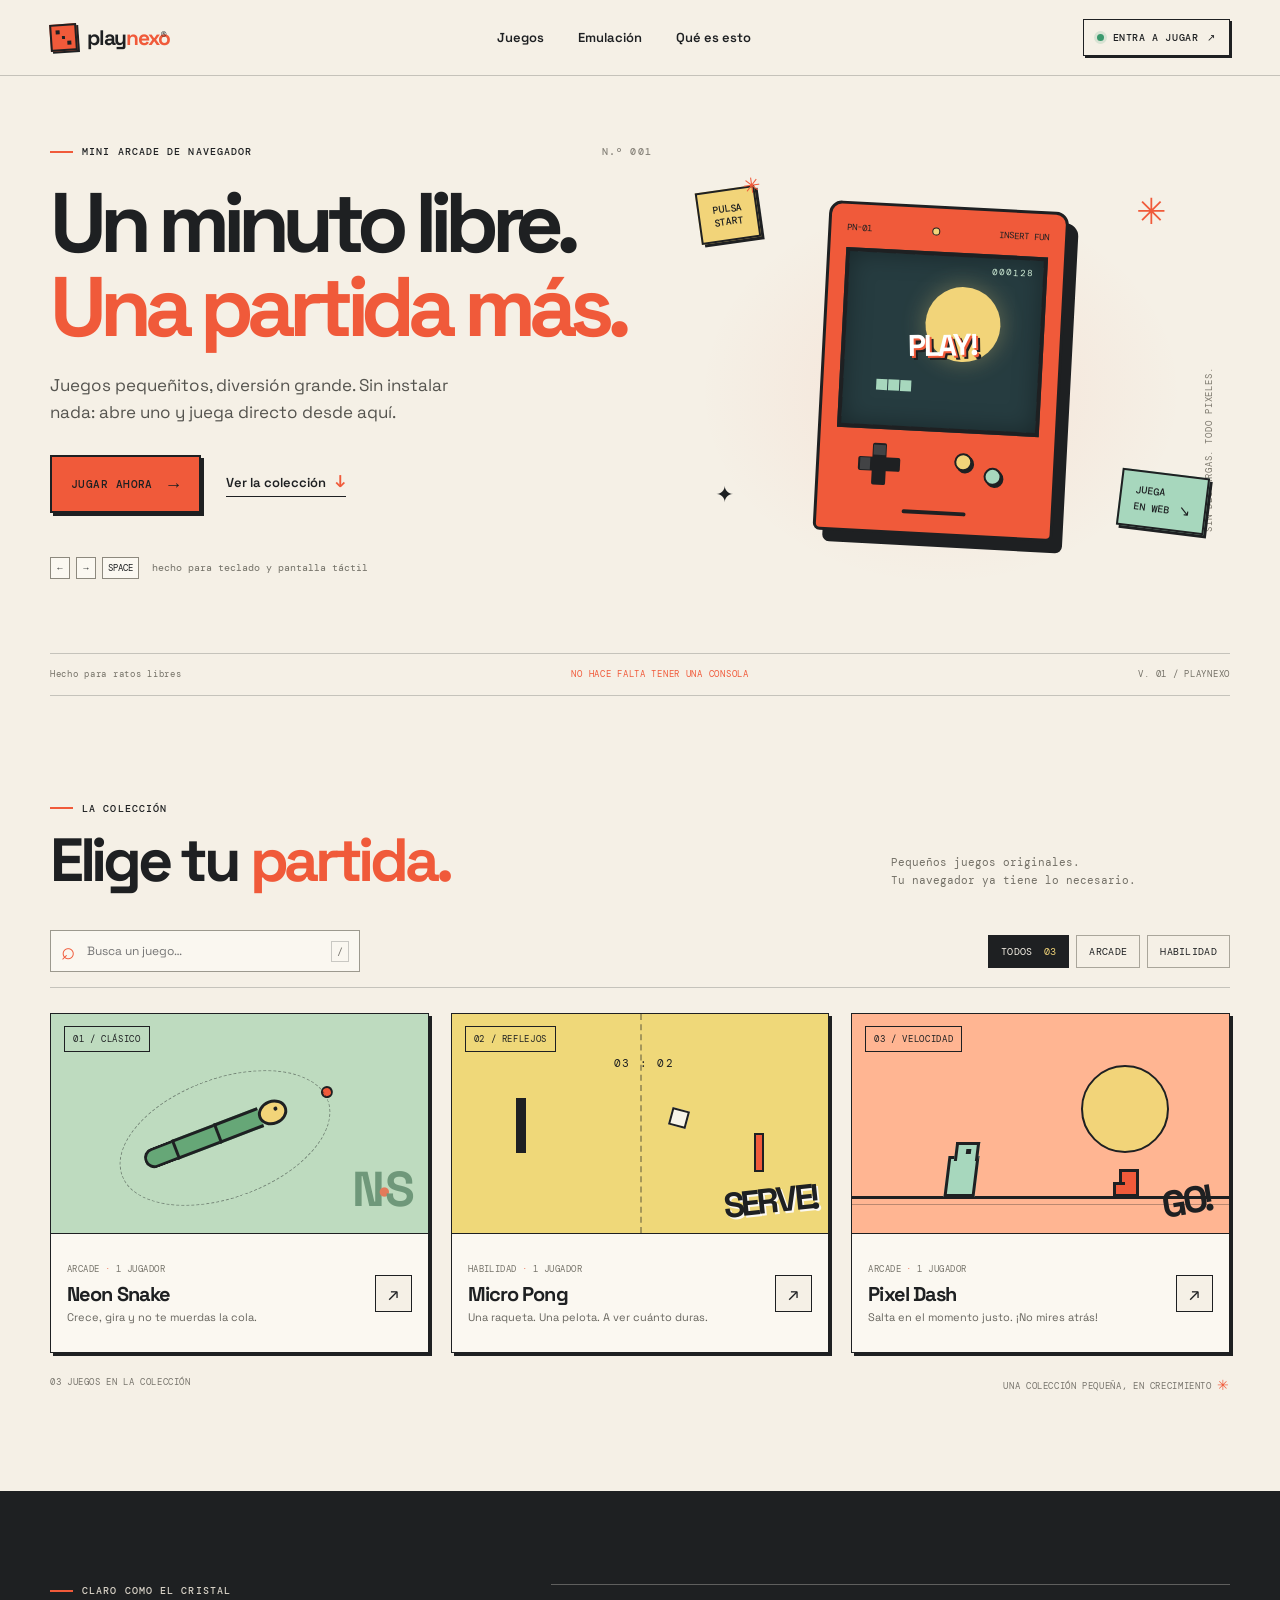
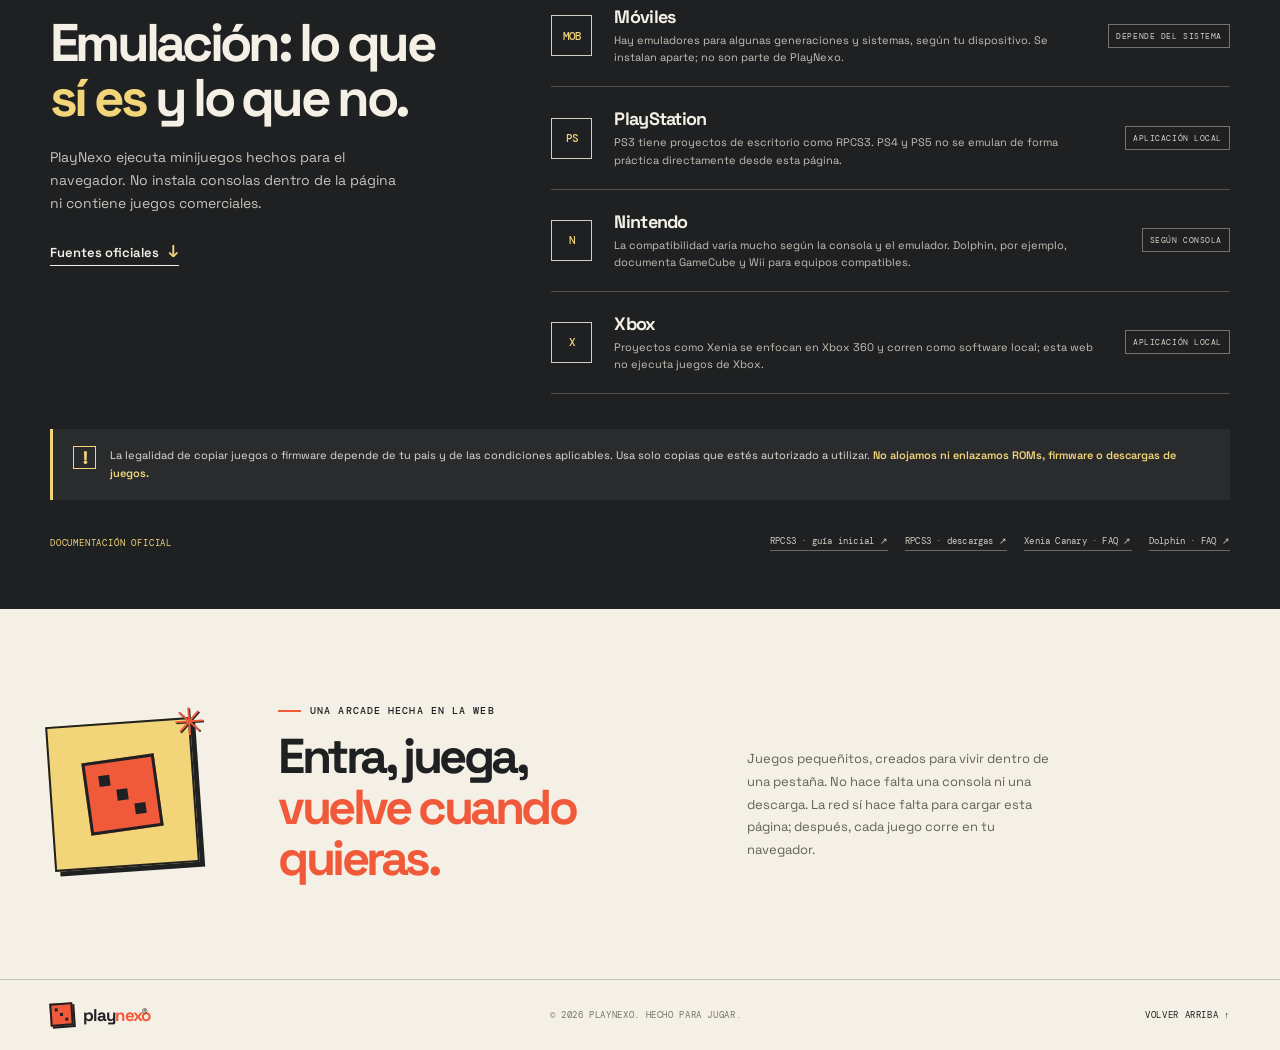
==== docs/index.html @ 8d1e820c "Add PlayNexo browser arcade site" ====
<!doctype html>
<html lang="es">
<head>
  <meta charset="utf-8">
  <meta name="viewport" content="width=device-width, initial-scale=1">
  <meta name="theme-color" content="#f5f0e6">
  <meta name="description" content="Una mini arcade hecha para jugar en el navegador. Minijuegos originales, sin descargas obligatorias y con información clara sobre emulación.">
  <link rel="icon" type="image/svg+xml" href="playnexo-mark.svg">
  <title>PlayNexo — Un minuto libre. Una partida más.</title>
  <link rel="preconnect" href="https://fonts.googleapis.com">
  <link rel="preconnect" href="https://fonts.gstatic.com" crossorigin>
  <link href="https://fonts.googleapis.com/css2?family=DM+Mono:wght@400;500&family=Space+Grotesk:wght@400;500;600;700&display=swap" rel="stylesheet">
  <link rel="stylesheet" href="styles.css">
  <script src="app.js" defer></script>
</head>
<body>
  <a class="skip-link" href="#main">Saltar al contenido</a>
  <header class="site-header">
    <a class="brand" href="#inicio" aria-label="PlayNexo, inicio">
      <span class="brand-mark" aria-hidden="true"><span></span><span></span><span></span></span>
      <span>play<span class="brand-n">nexo</span><sup>®</sup></span>
    </a>
    <nav class="main-nav" aria-label="Navegación principal">
      <a href="#juegos">Juegos</a>
      <a href="#emulacion">Emulación</a>
      <a href="#acerca">Qué es esto</a>
    </nav>
    <a class="header-cta" href="#juegos"><span class="live-dot"></span> ENTRA A JUGAR <span aria-hidden="true">↗</span></a>
  </header>

  <main id="main">
    <section class="hero section-wrap" id="inicio" aria-labelledby="hero-title">
      <div class="hero-copy">
        <p class="eyebrow"><span class="eyebrow-line"></span> MINI ARCADE DE NAVEGADOR <span class="eyebrow-index">N.º 001</span></p>
        <h1 id="hero-title">Un minuto libre.<br><span>Una partida más.</span></h1>
        <p class="hero-lede">Juegos pequeñitos, diversión grande. Sin instalar nada: abre uno y juega directo desde aquí.</p>
        <div class="hero-actions">
          <button class="button button-primary" type="button" data-launch="snake">JUGAR AHORA <span aria-hidden="true">→</span></button>
          <a class="text-link" href="#juegos">Ver la colección <span aria-hidden="true">↓</span></a>
        </div>
        <div class="hero-footnote"><span class="keycap">←</span><span class="keycap">→</span><span class="keycap">SPACE</span><span>hecho para teclado y pantalla táctil</span></div>
      </div>
      <div class="hero-art" aria-label="Ilustración decorativa de una consola arcade original" role="img">
        <div class="art-sticker sticker-top">PULSA<br>START<span>✳</span></div>
        <div class="arcade-machine">
          <div class="machine-top"><span>PN-01</span><span class="machine-light"></span><span>INSERT FUN</span></div>
          <div class="machine-screen">
            <div class="screen-sun"></div>
            <div class="screen-pixel p1"></div><div class="screen-pixel p2"></div><div class="screen-pixel p3"></div>
            <span class="screen-word">PLAY!</span>
            <span class="screen-score">000128</span>
          </div>
          <div class="machine-controls"><div class="dpad"><i></i><b></b></div><div class="machine-buttons"><i></i><b></b></div></div>
          <div class="machine-slot"></div>
        </div>
        <div class="art-sticker sticker-bottom">JUEGA<br>EN WEB <span aria-hidden="true">↘</span></div>
        <span class="art-spark spark-one" aria-hidden="true">✳</span><span class="art-spark spark-two" aria-hidden="true">✦</span>
        <p class="art-caption">SIN DESCARGAS. TODO PIXELES.</p>
      </div>
      <div class="hero-bottom"><span>Hecho para ratos libres</span><span class="hero-bottom-center">NO HACE FALTA TENER UNA CONSOLA</span><span>V. 01 / PLAYNEXO</span></div>
    </section>

    <section class="games-section section-wrap" id="juegos" aria-labelledby="games-title">
      <div class="section-heading">
        <div><p class="eyebrow"><span class="eyebrow-line"></span> LA COLECCIÓN</p><h2 id="games-title">Elige tu <span>partida.</span></h2></div>
        <p class="section-note">Pequeños juegos originales.<br>Tu navegador ya tiene lo necesario.</p>
      </div>
      <div class="catalog-tools">
        <label class="search-box"><span class="search-icon" aria-hidden="true">⌕</span><span class="visually-hidden">Buscar juegos</span><input id="game-search" type="search" placeholder="Busca un juego…" autocomplete="off"><kbd>/</kbd></label>
        <div class="filter-list" role="group" aria-label="Filtrar por categoría">
          <button class="filter-chip is-active" type="button" data-filter="all" aria-pressed="true">TODOS <span>03</span></button>
          <button class="filter-chip" type="button" data-filter="arcade" aria-pressed="false">ARCADE</button>
          <button class="filter-chip" type="button" data-filter="skill" aria-pressed="false">HABILIDAD</button>
        </div>
      </div>
      <div class="game-grid" id="game-grid" aria-live="polite">
        <article class="game-card card-snake" data-game="snake" data-category="arcade" data-name="neon snake vibora clasico" tabindex="0">
          <div class="card-art art-snake" aria-hidden="true"><span class="card-stamp">01 / CLÁSICO</span><div class="snake-graphic"><i></i><i></i><i></i><b></b><em></em></div><span class="art-orbit"></span><span class="card-art-label">N<span>·</span>S</span></div>
          <div class="card-details"><div><p class="card-meta">ARCADE <span>·</span> 1 JUGADOR</p><h3>Neon Snake</h3><p>Crece, gira y no te muerdas la cola.</p></div><button class="card-play" type="button" data-launch="snake" aria-label="Jugar Neon Snake">↗</button></div>
        </article>
        <article class="game-card card-pong" data-game="pong" data-category="skill" data-name="micro pong raqueta pelota reflejos" tabindex="0">
          <div class="card-art art-pong" aria-hidden="true"><span class="card-stamp">02 / REFLEJOS</span><span class="pong-line"></span><span class="pong-paddle paddle-left"></span><span class="pong-paddle paddle-right"></span><span class="pong-ball"></span><span class="pong-score">03 : 02</span><span class="pong-caption">SERVE!</span></div>
          <div class="card-details"><div><p class="card-meta">HABILIDAD <span>·</span> 1 JUGADOR</p><h3>Micro Pong</h3><p>Una raqueta. Una pelota. A ver cuánto duras.</p></div><button class="card-play" type="button" data-launch="pong" aria-label="Jugar Micro Pong">↗</button></div>
        </article>
        <article class="game-card card-dash" data-game="dash" data-category="arcade" data-name="pixel dash salto obstaculos correr" tabindex="0">
          <div class="card-art art-dash" aria-hidden="true"><span class="card-stamp">03 / VELOCIDAD</span><span class="dash-sun"></span><span class="dash-ground"></span><span class="dash-runner"><i></i></span><span class="dash-obstacle"></span><span class="dash-word">GO!</span></div>
          <div class="card-details"><div><p class="card-meta">ARCADE <span>·</span> 1 JUGADOR</p><h3>Pixel Dash</h3><p>Salta en el momento justo. ¡No mires atrás!</p></div><button class="card-play" type="button" data-launch="dash" aria-label="Jugar Pixel Dash">↗</button></div>
        </article>
        <p class="empty-state" id="empty-state" hidden>No encontramos ese juego. Prueba otro nombre o categoría.</p>
      </div>
      <p class="catalog-foot"><span class="catalog-count" id="catalog-count">03 JUEGOS EN LA COLECCIÓN</span><span>UNA COLECCIÓN PEQUEÑA, EN CRECIMIENTO <span aria-hidden="true">✳</span></span></p>
    </section>

    <section class="emulation-section" id="emulacion" aria-labelledby="emulation-title">
      <div class="section-wrap emulation-wrap">
        <div class="emulation-intro"><p class="eyebrow"><span class="eyebrow-line"></span> CLARO COMO EL CRISTAL</p><h2 id="emulation-title">Emulación: lo que <span>sí es</span> y lo que no.</h2><p>PlayNexo ejecuta minijuegos hechos para el navegador. No instala consolas dentro de la página ni contiene juegos comerciales.</p><a class="text-link" href="#sources">Fuentes oficiales <span aria-hidden="true">↓</span></a></div>
        <div class="platform-list">
          <article class="platform-row"><span class="platform-icon" aria-hidden="true">MOB</span><div><h3>Móviles</h3><p>Hay emuladores para algunas generaciones y sistemas, según tu dispositivo. Se instalan aparte; no son parte de PlayNexo.</p></div><span class="platform-tag">DEPENDE DEL SISTEMA</span></article>
          <article class="platform-row"><span class="platform-icon" aria-hidden="true">PS</span><div><h3>PlayStation</h3><p>PS3 tiene proyectos de escritorio como RPCS3. PS4 y PS5 no se emulan de forma práctica directamente desde esta página.</p></div><span class="platform-tag">APLICACIÓN LOCAL</span></article>
          <article class="platform-row"><span class="platform-icon" aria-hidden="true">N</span><div><h3>Nintendo</h3><p>La compatibilidad varía mucho según la consola y el emulador. Dolphin, por ejemplo, documenta GameCube y Wii para equipos compatibles.</p></div><span class="platform-tag">SEGÚN CONSOLA</span></article>
          <article class="platform-row"><span class="platform-icon" aria-hidden="true">X</span><div><h3>Xbox</h3><p>Proyectos como Xenia se enfocan en Xbox 360 y corren como software local; esta web no ejecuta juegos de Xbox.</p></div><span class="platform-tag">APLICACIÓN LOCAL</span></article>
        </div>
        <div class="legal-note"><span class="legal-mark" aria-hidden="true">!</span><p>La legalidad de copiar juegos o firmware depende de tu país y de las condiciones aplicables. Usa solo copias que estés autorizado a utilizar. <strong>No alojamos ni enlazamos ROMs, firmware o descargas de juegos.</strong></p></div>
        <div class="source-links" id="sources"><span>DOCUMENTACIÓN OFICIAL</span><a href="https://rpcs3.net/quickstart" target="_blank" rel="noopener noreferrer">RPCS3 · guía inicial ↗</a><a href="https://rpcs3.net/download" target="_blank" rel="noopener noreferrer">RPCS3 · descargas ↗</a><a href="https://github.com/xenia-canary/xenia-canary/wiki/FAQ" target="_blank" rel="noopener noreferrer">Xenia Canary · FAQ ↗</a><a href="https://dolphin-emu.org/docs/faq/" target="_blank" rel="noopener noreferrer">Dolphin · FAQ ↗</a></div>
      </div>
    </section>

    <section class="about-section section-wrap" id="acerca">
      <div class="about-mark" aria-hidden="true"><span class="brand-mark large"><span></span><span></span><span></span></span><span class="about-star">✳</span></div>
      <div><p class="eyebrow"><span class="eyebrow-line"></span> UNA ARCADE HECHA EN LA WEB</p><h2>Entra, juega,<br><span>vuelve cuando quieras.</span></h2></div>
      <p class="about-copy">Juegos pequeñitos, creados para vivir dentro de una pestaña. No hace falta una consola ni una descarga. La red sí hace falta para cargar esta página; después, cada juego corre en tu navegador.</p>
    </section>
  </main>

  <footer class="site-footer"><a class="brand footer-brand" href="#inicio"><span class="brand-mark" aria-hidden="true"><span></span><span></span><span></span></span><span>play<span class="brand-n">nexo</span><sup>®</sup></span></a><span>© <span id="year">2026</span> PLAYNEXO. HECHO PARA JUGAR.</span><a href="#inicio">VOLVER ARRIBA ↑</a></footer>

  <dialog class="game-dialog" id="game-dialog" aria-labelledby="dialog-title">
    <div class="dialog-shell">
      <header class="dialog-header"><a class="brand dialog-brand" href="#inicio"><span class="brand-mark" aria-hidden="true"><span></span><span></span><span></span></span><span>play<span class="brand-n">nexo</span></span></a><span class="dialog-live"><i></i> PARTIDA EN CURSO</span><button class="dialog-close" id="close-game" type="button" aria-label="Cerrar juego">×</button></header>
      <div class="dialog-content"><div class="game-title-line"><div><p class="eyebrow" id="game-kicker">MINI ARCADE / JUEGO 01</p><h2 id="dialog-title">Neon Snake</h2></div><div class="score-box"><span>PUNTOS</span><strong id="score">000</strong></div></div>
        <div class="canvas-frame"><canvas id="game-canvas" width="640" height="360" aria-label="Área del juego. Usa las teclas o los controles táctiles."></canvas><div class="game-overlay" id="game-overlay"><span class="overlay-star">✳</span><h3 id="overlay-title">¿Listo para jugar?</h3><p id="overlay-copy">Usa las flechas para moverte. Come los puntos y no choques.</p><button class="button button-primary" id="start-game" type="button">INICIAR PARTIDA <span aria-hidden="true">→</span></button></div></div>
        <div class="game-controls-row"><div class="control-hint" id="control-hint"><span class="keycap">←</span><span class="keycap">↑</span><span class="keycap">↓</span><span class="keycap">→</span> mover</div><div class="touch-controls" id="touch-controls" aria-label="Controles táctiles"><button type="button" data-control="up" aria-label="Arriba">↑</button><div><button type="button" data-control="left" aria-label="Izquierda">←</button><button type="button" data-control="down" aria-label="Abajo">↓</button><button type="button" data-control="right" aria-label="Derecha">→</button></div><button class="jump-control" type="button" data-control="jump" aria-label="Saltar">SALTAR</button></div><button class="button button-small" id="restart-game" type="button">↻ REINICIAR</button></div>
      </div>
      <footer class="dialog-footer"><span>Una partida de PlayNexo</span><span>HECHO PARA TECLADO Y TÁCTIL</span></footer>
    </div>
  </dialog>
</body>
</html>
---- docs/styles.css ----
:root{--paper:#f5f0e6;--paper-dark:#e8dfd0;--ink:#1e2022;--muted:#6d6c64;--coral:#f05a3a;--yellow:#f2d479;--mint:#a7d7bd;--line:rgba(30,32,34,.22);--mono:'DM Mono',ui-monospace,monospace;--sans:'Space Grotesk',system-ui,sans-serif;--shadow:5px 5px 0 var(--ink)}
*{box-sizing:border-box}html{scroll-behavior:smooth;scroll-padding-top:84px}body{margin:0;background:var(--paper);color:var(--ink);font-family:var(--sans);-webkit-font-smoothing:antialiased}button,input,a{font:inherit}button{color:inherit}a{color:inherit}button:focus-visible,a:focus-visible,input:focus-visible,[tabindex="0"]:focus-visible{outline:3px solid #246a56;outline-offset:4px}.skip-link{position:absolute;left:1rem;top:-4rem;z-index:100;background:var(--ink);color:#fff;padding:.7rem 1rem}.skip-link:focus{top:1rem}.visually-hidden{position:absolute;width:1px;height:1px;padding:0;margin:-1px;overflow:hidden;clip:rect(0,0,0,0);white-space:nowrap;border:0}.section-wrap{width:min(1180px,calc(100% - 64px));margin-inline:auto}
.site-header{height:76px;padding:0 max(32px,calc((100vw - 1180px)/2));display:flex;align-items:center;justify-content:space-between;border-bottom:1px solid var(--line);position:sticky;top:0;z-index:20;background:rgba(245,240,230,.95);backdrop-filter:blur(12px)}.brand{display:inline-flex;align-items:center;gap:10px;text-decoration:none;font-weight:700;font-size:21px;letter-spacing:-1.2px}.brand-n{color:var(--coral)}.brand sup{font:9px var(--mono);align-self:flex-start;margin:3px 0 0 -8px}.brand-mark{width:27px;height:27px;background:var(--coral);border:2px solid var(--ink);display:inline-grid;grid-template-columns:repeat(3,1fr);grid-template-rows:repeat(3,1fr);gap:2px;padding:4px;transform:rotate(-4deg);box-shadow:2px 2px 0 var(--ink)}.brand-mark span{background:var(--ink)}.brand-mark span:first-child{grid-column:1;grid-row:1}.brand-mark span:nth-child(2){grid-column:2;grid-row:2}.brand-mark span:nth-child(3){grid-column:3;grid-row:3}.main-nav{display:flex;gap:34px;font-size:13px;font-weight:600}.main-nav a{text-decoration:none;transition:color .2s}.main-nav a:hover{color:var(--coral)}.header-cta{font:500 10px var(--mono);letter-spacing:.06em;text-decoration:none;border:1.5px solid var(--ink);padding:11px 13px;box-shadow:2px 2px 0 var(--ink);display:flex;align-items:center;gap:9px;transition:transform .18s,box-shadow .18s}.header-cta:hover{transform:translate(2px,2px);box-shadow:none}.live-dot{width:7px;height:7px;border-radius:50%;background:#3b996d;box-shadow:0 0 0 3px rgba(59,153,109,.15)}
.hero{min-height:595px;position:relative;display:grid;grid-template-columns:1.02fr .98fr;align-items:center;padding:53px 0 82px}.hero-copy{position:relative;z-index:1;padding:16px 0 34px}.eyebrow{display:flex;align-items:center;gap:9px;font:500 10px var(--mono);letter-spacing:.11em;margin:0 0 24px}.eyebrow-line{display:inline-block;width:23px;height:2px;background:var(--coral)}.eyebrow-index{margin-left:auto;color:#88847b}.hero h1{font-size:clamp(50px,6.6vw,87px);line-height:.99;letter-spacing:-.085em;margin:0 0 23px;font-weight:700}.hero h1 span,.section-heading h2 span,.emulation-intro h2 span,.about-section h2 span{color:var(--coral)}.hero-lede{font-size:17px;line-height:1.55;color:#55544f;max-width:430px;margin:0}.hero-actions{display:flex;align-items:center;gap:25px;margin-top:30px}.button{border:2px solid var(--ink);background:transparent;font:500 11px var(--mono);letter-spacing:.04em;padding:15px 19px;cursor:pointer;transition:transform .17s,box-shadow .17s,background .17s}.button-primary{background:var(--coral);box-shadow:3px 3px 0 var(--ink);color:var(--ink)}.button-primary:hover{transform:translate(3px,3px);box-shadow:none;background:#ff7353}.button-primary span{font-size:18px;margin-left:8px;vertical-align:-2px}.text-link{font-size:13px;font-weight:600;text-decoration:none;border-bottom:1px solid var(--ink);padding-bottom:4px}.text-link span{color:var(--coral);font-size:17px;margin-left:6px}.hero-footnote{display:flex;align-items:center;gap:6px;margin-top:44px;color:#727067;font:10px var(--mono)}.keycap{font:9px var(--mono);border:1px solid #8d897e;padding:4px 5px;min-width:20px;text-align:center;color:var(--ink);background:#fbf8f1}.hero-footnote>span:last-child{margin-left:7px}
.hero-art{height:420px;position:relative;display:flex;align-items:center;justify-content:center;background:radial-gradient(ellipse at 50% 55%,rgba(240,90,58,.09),transparent 59%)}.arcade-machine{width:240px;height:330px;background:var(--coral);border:3px solid var(--ink);border-radius:13px 13px 7px 7px;box-shadow:10px 11px 0 var(--ink);transform:rotate(3deg);position:relative;padding:14px 16px 12px}.machine-top{font:9px var(--mono);display:flex;justify-content:space-between;align-items:center;height:18px}.machine-light{width:8px;height:8px;border:1px solid var(--ink);background:var(--yellow);border-radius:50%}.machine-screen{height:180px;background:#263c40;border:4px solid var(--ink);position:relative;margin-top:11px;overflow:hidden;box-shadow:inset 0 0 24px rgba(0,0,0,.35)}.screen-sun{position:absolute;width:75px;height:75px;border-radius:50%;background:var(--yellow);top:30px;left:79px;box-shadow:0 0 24px rgba(242,212,121,.33)}.screen-word{position:absolute;left:50%;top:52%;transform:translate(-50%,-50%) rotate(-4deg);font-size:30px;font-weight:700;letter-spacing:-2px;color:#fff;text-shadow:2px 2px var(--coral),4px 4px var(--ink)}.screen-score{position:absolute;right:9px;top:7px;color:#d6f3dc;font:9px var(--mono);letter-spacing:2px}.screen-pixel{position:absolute;background:var(--mint);width:11px;height:11px;z-index:1}.p1{left:33px;bottom:35px}.p2{left:45px;bottom:35px}.p3{left:57px;bottom:35px}.machine-controls{height:70px;display:flex;align-items:center;justify-content:space-around}.dpad{position:relative;width:42px;height:42px}.dpad:before,.dpad:after{content:"";position:absolute;background:var(--ink);border-radius:2px}.dpad:before{width:14px;height:42px;left:14px}.dpad:after{height:14px;width:42px;top:14px}.dpad i,.dpad b{position:absolute;z-index:1;background:#424345}.dpad i{height:12px;width:10px;top:15px;left:2px}.dpad b{height:10px;width:12px;left:15px;top:2px}.machine-buttons{position:relative;width:68px;height:38px}.machine-buttons i,.machine-buttons b{position:absolute;width:18px;height:18px;border:2px solid var(--ink);border-radius:50%;box-shadow:2px 2px 0 var(--ink)}.machine-buttons i{background:var(--yellow);top:4px;left:8px}.machine-buttons b{background:var(--mint);top:17px;left:38px}.machine-slot{width:64px;height:4px;background:var(--ink);border-radius:4px;margin:9px auto 0}.art-sticker{position:absolute;z-index:2;background:var(--yellow);border:2px solid var(--ink);box-shadow:3px 3px 0 var(--ink);font:500 10px var(--mono);line-height:1.3;padding:11px 13px;transform:rotate(-8deg)}.sticker-top{top:28px;left:8%;}.sticker-top span{position:absolute;right:-9px;top:-15px;color:var(--coral);font-size:21px}.sticker-bottom{right:4%;bottom:51px;background:var(--mint);transform:rotate(7deg)}.sticker-bottom span{font-size:14px;margin-left:4px}.art-spark{position:absolute;font-size:36px;color:var(--coral)}.spark-one{right:11%;top:28px}.spark-two{left:11%;bottom:73px;color:var(--ink);font-size:22px}.art-caption{position:absolute;right:1%;top:49%;font:9px var(--mono);letter-spacing:.1em;writing-mode:vertical-rl;transform:rotate(180deg);color:#7d796e}.hero-bottom{position:absolute;bottom:0;left:0;right:0;border-top:1px solid var(--line);height:42px;display:flex;justify-content:space-between;align-items:center;font:9px var(--mono);letter-spacing:.08em;color:#747167}.hero-bottom-center{color:var(--coral)}
.games-section{padding:106px 0 97px;border-top:1px solid var(--line)}.section-heading{display:flex;justify-content:space-between;align-items:end}.section-heading .eyebrow{margin-bottom:14px}.section-heading h2,.emulation-intro h2,.about-section h2{font-size:clamp(39px,5vw,61px);letter-spacing:-.07em;line-height:1.04;margin:0;font-weight:700}.section-note{font:11px/1.65 var(--mono);color:#737067;margin:0 8% 3px 0}.catalog-tools{margin:38px 0 25px;display:flex;justify-content:space-between;gap:18px;align-items:center;border-bottom:1px solid var(--line);padding-bottom:15px}.search-box{height:42px;display:flex;gap:10px;align-items:center;border:1px solid #9c998e;padding:0 10px;width:min(310px,100%);background:#faf7f0}.search-icon{font-size:24px;color:var(--coral);line-height:1}.search-box input{border:0;background:transparent;outline:none;width:100%;min-width:0;font-size:12px}.search-box kbd{font:10px var(--mono);border:1px solid var(--line);padding:3px 5px;color:#76736c}.filter-list{display:flex;gap:7px;flex-wrap:wrap}.filter-chip{border:1px solid #aaa69b;background:transparent;padding:9px 12px;font:10px var(--mono);letter-spacing:.03em;cursor:pointer;transition:all .18s}.filter-chip:hover,.filter-chip.is-active{border-color:var(--ink);background:var(--ink);color:var(--paper)}.filter-chip span{color:var(--yellow);margin-left:5px}.game-grid{display:grid;grid-template-columns:repeat(3,minmax(0,1fr));gap:22px}.game-card{min-width:0;border:1.5px solid var(--ink);background:#fbf8f1;box-shadow:3px 3px 0 var(--ink);transition:transform .2s,box-shadow .2s;cursor:pointer}.game-card:hover{transform:translate(-2px,-3px);box-shadow:6px 7px 0 var(--ink)}.card-art{height:220px;border-bottom:1.5px solid var(--ink);position:relative;overflow:hidden}.art-snake{background:#bedbbf}.card-stamp{position:absolute;top:12px;left:13px;z-index:2;font:9px var(--mono);letter-spacing:.07em;border:1px solid currentColor;padding:6px 8px}.snake-graphic{position:absolute;display:flex;left:23%;top:45%;align-items:center;transform:rotate(-21deg)}.snake-graphic i{height:21px;width:47px;border:3px solid var(--ink);border-right:0;background:#66a777;margin-right:-2px}.snake-graphic i:first-child{border-radius:13px 0 0 13px;width:34px}.snake-graphic b{height:25px;width:30px;border:3px solid var(--ink);border-radius:50%;background:var(--yellow);position:relative;z-index:1}.snake-graphic b:after{content:"";position:absolute;width:4px;height:4px;background:var(--ink);right:6px;top:5px;border-radius:50%}.snake-graphic em{width:12px;height:12px;background:var(--coral);border:2px solid var(--ink);border-radius:50%;margin-left:37px}.art-orbit{position:absolute;border:1px dashed rgba(30,32,34,.45);width:220px;height:120px;border-radius:50%;left:17%;top:29%;transform:rotate(-20deg)}.card-art-label{position:absolute;right:18px;bottom:13px;font-size:49px;font-weight:700;letter-spacing:-.11em;color:#558263;opacity:.75}.card-art-label span{color:var(--coral)}.art-pong{background:#efd879}.pong-line{position:absolute;height:100%;border-left:2px dashed rgba(30,32,34,.35);left:50%}.pong-paddle{position:absolute;width:10px;height:55px;background:var(--ink);top:38%}.paddle-left{left:17%}.paddle-right{right:17%;height:39px;top:54%;background:var(--coral);border:2px solid var(--ink)}.pong-ball{position:absolute;width:18px;height:18px;left:58%;top:43%;background:#f7f4e9;border:2px solid var(--ink);transform:rotate(15deg)}.pong-score{position:absolute;left:43%;top:19%;font:11px var(--mono);letter-spacing:.15em}.pong-caption{position:absolute;right:11px;bottom:10px;font-size:35px;font-weight:700;letter-spacing:-.09em;transform:rotate(-6deg);text-shadow:2px 2px #fbf8f1}.art-dash{background:#ffb592}.dash-sun{position:absolute;width:88px;height:88px;border:2px solid var(--ink);background:var(--yellow);border-radius:50%;right:16%;top:23%}.dash-ground{position:absolute;bottom:34px;height:3px;background:var(--ink);width:100%}.dash-ground:after{content:"";position:absolute;inset:8px 0 auto;height:1px;background:rgba(30,32,34,.3)}.dash-runner{position:absolute;width:31px;height:41px;background:var(--mint);border:3px solid var(--ink);left:25%;bottom:36px;transform:skew(-7deg)}.dash-runner:before{content:"";position:absolute;width:18px;height:16px;background:var(--mint);border:3px solid var(--ink);border-bottom:0;top:-17px;left:3px}.dash-runner i{position:absolute;width:5px;height:5px;background:var(--ink);top:-10px;right:6px}.dash-obstacle{position:absolute;bottom:36px;right:24%;height:28px;width:20px;background:var(--coral);border:3px solid var(--ink)}.dash-obstacle:before{content:"";position:absolute;left:-9px;top:10px;width:9px;height:9px;background:var(--coral);border:3px solid var(--ink);border-right:0}.dash-word{position:absolute;right:19px;bottom:8px;font-size:37px;font-weight:700;letter-spacing:-.12em;transform:rotate(-9deg)}.card-details{min-height:118px;padding:16px;display:flex;align-items:center;justify-content:space-between;gap:10px}.card-meta{font:9px var(--mono);letter-spacing:.05em;color:#77746b;margin:0 0 6px}.card-meta span{color:var(--coral)}.card-details h3{font-size:20px;letter-spacing:-.045em;margin:0 0 3px}.card-details p:last-child{font-size:11px;color:#67655e;margin:0}.card-play{flex:0 0 37px;width:37px;height:37px;border:1.5px solid var(--ink);background:var(--paper);font-size:18px;cursor:pointer;transition:all .18s}.card-play:hover{background:var(--coral);box-shadow:2px 2px var(--ink);transform:translate(-2px,-2px)}.empty-state{grid-column:1/-1;border:1px dashed var(--line);padding:28px;text-align:center;color:#666;font-size:14px}.catalog-foot{display:flex;justify-content:space-between;margin:23px 0 0;font:9px var(--mono);letter-spacing:.07em;color:#77746c}.catalog-foot span:last-child span{color:var(--coral);font-size:14px;vertical-align:-1px}
.emulation-section{background:var(--ink);color:var(--paper);padding:93px 0 58px}.emulation-wrap{display:grid;grid-template-columns:.75fr 1.25fr;column-gap:8%;row-gap:35px}.emulation-intro .eyebrow{color:#d6d0c5;margin-bottom:18px}.emulation-intro h2{font-size:clamp(38px,4.3vw,53px);max-width:390px}.emulation-intro h2 span{color:var(--yellow)}.emulation-intro>p:not(.eyebrow){font-size:14px;line-height:1.65;color:#c8c4bb;max-width:360px;margin:20px 0 25px}.emulation-intro .text-link{border-color:var(--paper)}.emulation-intro .text-link span{color:var(--yellow)}.platform-list{border-top:1px solid rgba(245,240,230,.3)}.platform-row{display:grid;grid-template-columns:48px 1fr auto;gap:15px;align-items:center;padding:20px 0;border-bottom:1px solid rgba(245,240,230,.24)}.platform-icon{width:41px;height:41px;border:1px solid #d4cfc3;color:var(--yellow);display:grid;place-items:center;font:500 11px var(--mono);letter-spacing:-.08em}.platform-row h3{font-size:18px;margin:0 0 4px;letter-spacing:-.04em}.platform-row p{font-size:11px;line-height:1.55;color:#c5c0b6;margin:0;max-width:480px}.platform-tag{font:8px var(--mono);letter-spacing:.07em;border:1px solid rgba(245,240,230,.4);padding:6px 7px;color:#d6d0c5;white-space:nowrap}.legal-note{grid-column:1/-1;display:flex;align-items:flex-start;gap:14px;background:#292b2c;border-left:3px solid var(--yellow);padding:17px 20px}.legal-mark{font:bold 17px var(--mono);color:var(--yellow);border:1px solid var(--yellow);width:23px;height:23px;display:grid;place-items:center;flex:0 0 23px}.legal-note p{font-size:11px;line-height:1.7;color:#e1ded6;margin:0}.legal-note strong{color:var(--yellow);font-weight:600}.source-links{grid-column:1/-1;display:flex;flex-wrap:wrap;align-items:center;gap:17px;font:9px var(--mono);letter-spacing:.025em;color:#d3cec4}.source-links>span{color:var(--yellow);letter-spacing:.09em;margin-right:auto}.source-links a{text-decoration:none;border-bottom:1px solid rgba(245,240,230,.35);padding-bottom:3px}.source-links a:hover{color:var(--yellow);border-color:var(--yellow)}
.about-section{padding:95px 0;display:grid;grid-template-columns:.4fr .9fr 1fr;gap:35px;align-items:center}.about-mark{width:145px;height:145px;background:var(--yellow);border:2px solid var(--ink);box-shadow:5px 5px 0 var(--ink);display:grid;place-items:center;position:relative;transform:rotate(-4deg)}.brand-mark.large{width:73px;height:73px;gap:5px;padding:12px;border-width:3px;box-shadow:none}.about-star{position:absolute;right:-17px;top:-21px;font-size:38px;color:var(--coral);text-shadow:1px 1px var(--ink)}.about-section .eyebrow{margin-bottom:14px}.about-section h2{font-size:clamp(34px,4vw,49px)}.about-copy{font-size:13px;line-height:1.75;color:#636158;margin:22px 0 0;max-width:310px}.site-footer{border-top:1px solid var(--line);min-height:71px;padding:15px max(32px,calc((100vw - 1180px)/2));display:flex;justify-content:space-between;align-items:center;font:9px var(--mono);letter-spacing:.07em;color:#77746c}.footer-brand{color:var(--ink);font:700 17px var(--sans);letter-spacing:-.9px}.footer-brand .brand-mark{width:23px;height:23px;padding:3px}.site-footer>a:last-child{text-decoration:none;color:var(--ink)}
.game-dialog{padding:0;border:2px solid var(--ink);background:var(--paper);color:var(--ink);width:min(820px,calc(100% - 28px));max-width:none;max-height:calc(100% - 28px);box-shadow:10px 10px 0 rgba(30,32,34,.4)}.game-dialog::backdrop{background:rgba(20,22,22,.75);backdrop-filter:blur(5px)}.dialog-shell{min-height:550px;display:flex;flex-direction:column}.dialog-header{height:58px;flex:0 0 58px;padding:0 21px;border-bottom:1px solid var(--line);display:flex;align-items:center;justify-content:space-between}.dialog-brand{font-size:17px}.dialog-brand .brand-mark{width:22px;height:22px;padding:3px}.dialog-live{font:9px var(--mono);letter-spacing:.09em;color:#666}.dialog-live i{display:inline-block;width:7px;height:7px;background:#49a274;border-radius:50%;margin-right:7px}.dialog-close{border:1px solid var(--ink);width:32px;height:32px;background:transparent;font-size:23px;line-height:1;cursor:pointer}.dialog-close:hover{background:var(--coral)}.dialog-content{width:min(650px,calc(100% - 36px));margin:auto;padding:27px 0 24px}.game-title-line{display:flex;justify-content:space-between;align-items:center;margin-bottom:15px}.game-title-line .eyebrow{margin:0 0 4px;color:#777}.game-title-line h2{font-size:27px;letter-spacing:-.06em;margin:0}.score-box{border:1px solid var(--ink);min-width:75px;padding:5px 10px;text-align:center;display:flex;flex-direction:column}.score-box span{font:8px var(--mono);color:#747168}.score-box strong{font:19px var(--mono);margin-top:3px}.canvas-frame{position:relative;border:2px solid var(--ink);background:#202c30;aspect-ratio:16/9;overflow:hidden}.canvas-frame canvas{width:100%;height:100%;display:block;image-rendering:pixelated}.game-overlay{position:absolute;inset:0;display:flex;align-items:center;justify-content:center;flex-direction:column;text-align:center;padding:14px;background:rgba(30,32,34,.86);color:var(--paper);transition:opacity .2s}.game-overlay.is-hidden{opacity:0;pointer-events:none}.overlay-star{color:var(--yellow);font-size:25px}.game-overlay h3{font-size:27px;letter-spacing:-.06em;margin:5px 0}.game-overlay p{font-size:12px;line-height:1.55;color:#ddd8cc;margin:0 0 18px}.game-overlay .button{color:var(--ink)}.game-controls-row{display:flex;justify-content:space-between;align-items:flex-start;min-height:68px;padding-top:17px;gap:12px}.control-hint{display:flex;align-items:center;gap:5px;font:10px var(--mono);color:#65635b}.control-hint .keycap{min-width:22px}.button-small{padding:9px 10px;font-size:9px}.dialog-footer{margin-top:auto;height:38px;border-top:1px solid var(--line);display:flex;justify-content:space-between;align-items:center;padding:0 21px;color:#77746b;font:8px var(--mono);letter-spacing:.08em}.touch-controls{display:none;flex-direction:column;align-items:center;gap:4px}.touch-controls>div{display:flex;gap:4px}.touch-controls button{width:38px;height:34px;border:1px solid var(--ink);background:#fbf8f1;font:17px var(--mono);touch-action:manipulation}.touch-controls button:active{background:var(--yellow)}.touch-controls .jump-control{display:none;width:auto;padding:0 18px;font:9px var(--mono);margin-top:4px}
@media(max-width:850px){.section-wrap{width:min(100% - 40px,700px)}.site-header{padding:0 20px}.main-nav{gap:18px}.hero{grid-template-columns:1fr 1fr;min-height:520px}.hero h1{font-size:clamp(48px,7vw,70px)}.hero-art{height:360px;transform:scale(.9)}.sticker-top{left:0}.sticker-bottom{right:0}.art-caption{right:-4%}.game-grid{gap:13px}.card-art{height:175px}.card-details{padding:12px;min-height:122px}.card-details h3{font-size:17px}.card-details p:last-child{font-size:10px}.emulation-wrap{grid-template-columns:.78fr 1.22fr;gap:28px 5%}.platform-row{grid-template-columns:40px 1fr;gap:11px}.platform-tag{grid-column:2;justify-self:start;margin-top:-5px}.about-section{grid-template-columns:.42fr 1fr;gap:22px}.about-copy{grid-column:2;margin-top:-12px}.site-footer{padding:15px 20px}}
@media(max-width:620px){html{scroll-padding-top:65px}.section-wrap{width:calc(100% - 36px)}.site-header{height:62px;padding:0 17px}.brand{font-size:19px}.brand-mark{width:24px;height:24px}.main-nav{display:none}.header-cta{font-size:9px;padding:9px 10px}.hero{grid-template-columns:1fr;padding:43px 0 73px;min-height:0}.hero-copy{padding:0}.hero .eyebrow{font-size:9px;margin-bottom:19px}.hero h1{font-size:clamp(48px,13vw,69px);line-height:1.01}.hero-lede{font-size:15px;max-width:360px}.hero-actions{margin-top:22px;gap:19px}.button{padding:13px 15px}.hero-footnote{margin-top:27px;font-size:9px}.hero-art{height:295px;transform:none;margin-top:3px}.arcade-machine{transform:scale(.78) rotate(3deg)}.sticker-top{top:19px;left:6%}.sticker-bottom{right:5%;bottom:36px}.art-spark.spark-one{right:9%;top:8px}.spark-two{left:8%;bottom:56px}.art-caption{top:46%;right:0}.hero-bottom{height:34px;font-size:7px}.hero-bottom-center{display:none}.games-section{padding:70px 0}.section-heading{align-items:end}.section-heading h2{font-size:43px}.section-note{font-size:9px;margin:0 0 2px 7px}.catalog-tools{margin:26px 0 18px;align-items:flex-start;flex-direction:column}.search-box{width:100%;height:42px}.filter-list{width:100%}.filter-chip{flex:1;padding:8px 6px}.game-grid{grid-template-columns:1fr;gap:16px}.card-art{height:192px}.card-details{min-height:96px;padding:14px}.card-details h3{font-size:20px}.card-details p:last-child{font-size:11px}.catalog-foot{font-size:7px;gap:10px}.catalog-foot span:last-child{text-align:right}.emulation-section{padding:68px 0 43px}.emulation-wrap{grid-template-columns:1fr;row-gap:24px}.emulation-intro h2{font-size:44px;max-width:430px}.emulation-intro>p:not(.eyebrow){font-size:13px}.platform-row{grid-template-columns:39px 1fr auto;gap:10px;padding:15px 0}.platform-row h3{font-size:16px}.platform-row p{font-size:10px}.platform-tag{grid-column:3;grid-row:1;justify-self:end;align-self:start;font-size:7px;padding:5px}.platform-icon{width:37px;height:37px;font-size:10px}.legal-note{padding:14px;gap:10px}.legal-note p{font-size:10px}.source-links{gap:13px;font-size:8px}.source-links>span{flex-basis:100%}.about-section{padding:68px 0;grid-template-columns:82px 1fr;gap:16px}.about-mark{width:76px;height:76px;box-shadow:3px 3px 0 var(--ink)}.brand-mark.large{width:41px;height:41px;padding:6px;gap:3px;border-width:2px}.about-star{right:-12px;top:-16px;font-size:28px}.about-section .eyebrow{font-size:8px;margin-bottom:9px}.about-section h2{font-size:35px}.about-copy{grid-column:2;margin:-4px 0 0;font-size:11px}.site-footer{padding:12px 18px;min-height:63px;gap:12px}.footer-brand{font-size:14px}.footer-brand .brand-mark{width:19px;height:19px}.site-footer>span{font-size:7px;text-align:center}.site-footer>a:last-child{font-size:7px;white-space:nowrap}.game-dialog{max-height:calc(100% - 14px);width:calc(100% - 14px)}.dialog-shell{min-height:0}.dialog-header{height:49px;flex-basis:49px;padding:0 13px}.dialog-live{font-size:7px}.dialog-content{width:calc(100% - 26px);padding:17px 0}.game-title-line h2{font-size:23px}.game-title-line .eyebrow{font-size:8px}.score-box{min-width:63px}.score-box strong{font-size:17px}.canvas-frame{aspect-ratio:4/3}.game-overlay h3{font-size:22px}.game-overlay p{font-size:10px;max-width:290px}.game-overlay .button{font-size:9px}.game-controls-row{min-height:105px;align-items:center;flex-wrap:wrap;padding-top:10px}.touch-controls{display:flex;order:3;flex:1 0 100%}.touch-controls .jump-control.is-visible{display:block}.control-hint{font-size:9px}.dialog-footer{padding:0 13px;height:33px;font-size:7px}}
@media(prefers-reduced-motion:reduce){*,*::before,*::after{scroll-behavior:auto!important;animation-duration:.01ms!important;animation-iteration-count:1!important;transition-duration:.01ms!important}}
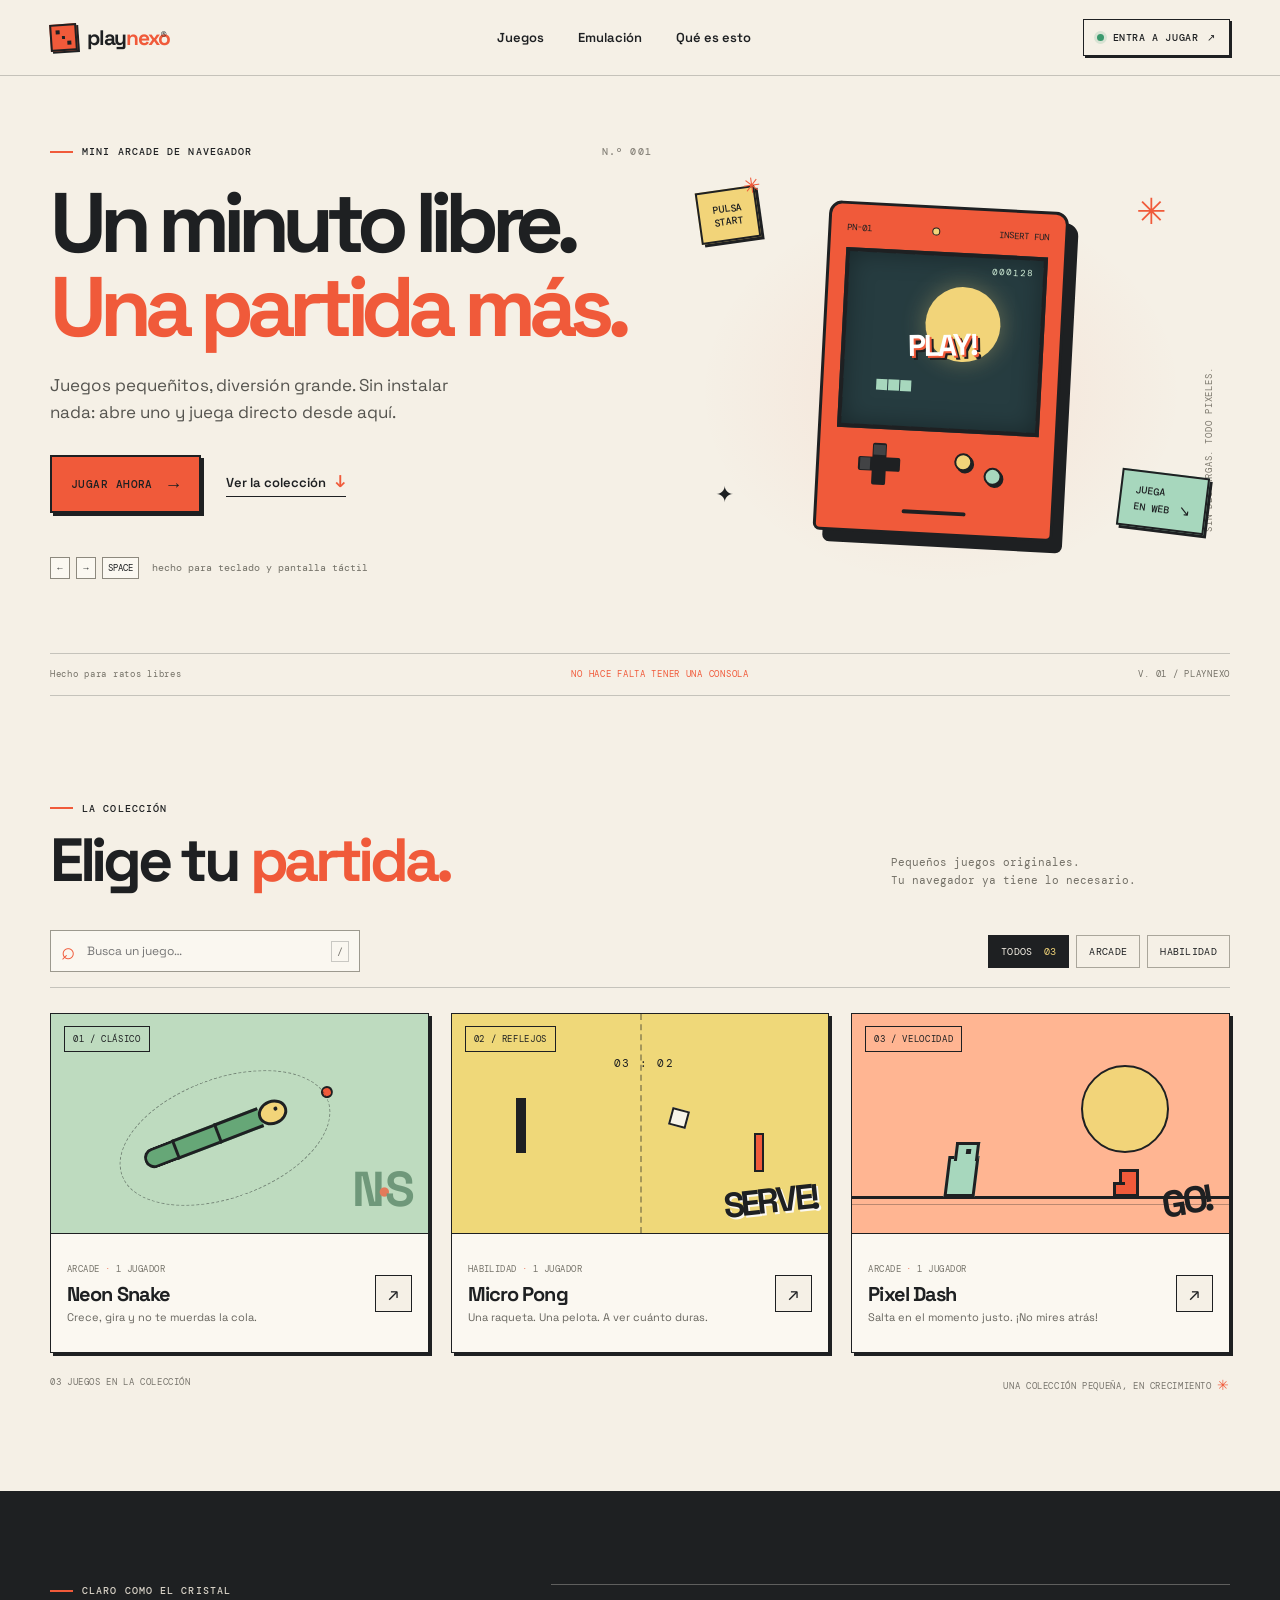
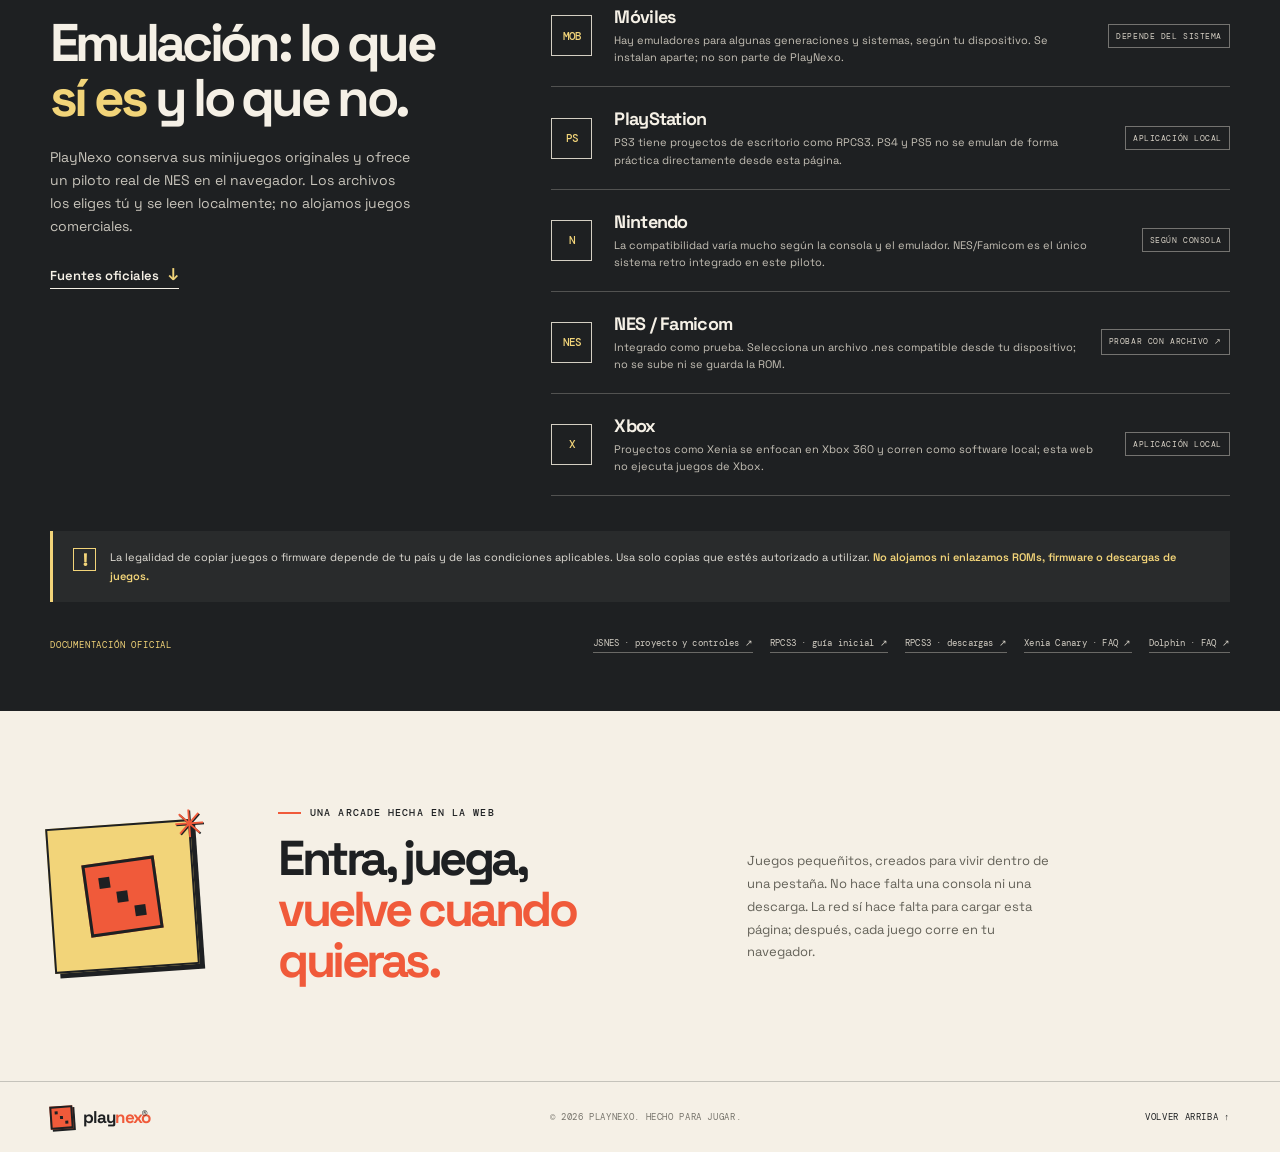
==== commit 7092f6fa: "feat(playnexo): add local NES pilot and modular arcade registry" ====
--- a/docs/index.html
+++ b/docs/index.html
@@ -93,15 +93,16 @@
 
     <section class="emulation-section" id="emulacion" aria-labelledby="emulation-title">
       <div class="section-wrap emulation-wrap">
-        <div class="emulation-intro"><p class="eyebrow"><span class="eyebrow-line"></span> CLARO COMO EL CRISTAL</p><h2 id="emulation-title">Emulación: lo que <span>sí es</span> y lo que no.</h2><p>PlayNexo ejecuta minijuegos hechos para el navegador. No instala consolas dentro de la página ni contiene juegos comerciales.</p><a class="text-link" href="#sources">Fuentes oficiales <span aria-hidden="true">↓</span></a></div>
+        <div class="emulation-intro"><p class="eyebrow"><span class="eyebrow-line"></span> CLARO COMO EL CRISTAL</p><h2 id="emulation-title">Emulación: lo que <span>sí es</span> y lo que no.</h2><p>PlayNexo conserva sus minijuegos originales y ofrece un piloto real de NES en el navegador. Los archivos los eliges tú y se leen localmente; no alojamos juegos comerciales.</p><a class="text-link" href="#sources">Fuentes oficiales <span aria-hidden="true">↓</span></a></div>
         <div class="platform-list">
           <article class="platform-row"><span class="platform-icon" aria-hidden="true">MOB</span><div><h3>Móviles</h3><p>Hay emuladores para algunas generaciones y sistemas, según tu dispositivo. Se instalan aparte; no son parte de PlayNexo.</p></div><span class="platform-tag">DEPENDE DEL SISTEMA</span></article>
           <article class="platform-row"><span class="platform-icon" aria-hidden="true">PS</span><div><h3>PlayStation</h3><p>PS3 tiene proyectos de escritorio como RPCS3. PS4 y PS5 no se emulan de forma práctica directamente desde esta página.</p></div><span class="platform-tag">APLICACIÓN LOCAL</span></article>
-          <article class="platform-row"><span class="platform-icon" aria-hidden="true">N</span><div><h3>Nintendo</h3><p>La compatibilidad varía mucho según la consola y el emulador. Dolphin, por ejemplo, documenta GameCube y Wii para equipos compatibles.</p></div><span class="platform-tag">SEGÚN CONSOLA</span></article>
+          <article class="platform-row"><span class="platform-icon" aria-hidden="true">N</span><div><h3>Nintendo</h3><p>La compatibilidad varía mucho según la consola y el emulador. NES/Famicom es el único sistema retro integrado en este piloto.</p></div><span class="platform-tag">SEGÚN CONSOLA</span></article>
+          <article class="platform-row"><span class="platform-icon" aria-hidden="true">NES</span><div><h3>NES / Famicom</h3><p>Integrado como prueba. Selecciona un archivo .nes compatible desde tu dispositivo; no se sube ni se guarda la ROM.</p></div><a class="platform-tag retro-pilot-link" href="emulation/nes.html">PROBAR CON ARCHIVO ↗</a></article>
           <article class="platform-row"><span class="platform-icon" aria-hidden="true">X</span><div><h3>Xbox</h3><p>Proyectos como Xenia se enfocan en Xbox 360 y corren como software local; esta web no ejecuta juegos de Xbox.</p></div><span class="platform-tag">APLICACIÓN LOCAL</span></article>
         </div>
         <div class="legal-note"><span class="legal-mark" aria-hidden="true">!</span><p>La legalidad de copiar juegos o firmware depende de tu país y de las condiciones aplicables. Usa solo copias que estés autorizado a utilizar. <strong>No alojamos ni enlazamos ROMs, firmware o descargas de juegos.</strong></p></div>
-        <div class="source-links" id="sources"><span>DOCUMENTACIÓN OFICIAL</span><a href="https://rpcs3.net/quickstart" target="_blank" rel="noopener noreferrer">RPCS3 · guía inicial ↗</a><a href="https://rpcs3.net/download" target="_blank" rel="noopener noreferrer">RPCS3 · descargas ↗</a><a href="https://github.com/xenia-canary/xenia-canary/wiki/FAQ" target="_blank" rel="noopener noreferrer">Xenia Canary · FAQ ↗</a><a href="https://dolphin-emu.org/docs/faq/" target="_blank" rel="noopener noreferrer">Dolphin · FAQ ↗</a></div>
+        <div class="source-links" id="sources"><span>DOCUMENTACIÓN OFICIAL</span><a href="https://github.com/bfirsh/jsnes" target="_blank" rel="noopener noreferrer">JSNES · proyecto y controles ↗</a><a href="https://rpcs3.net/quickstart" target="_blank" rel="noopener noreferrer">RPCS3 · guía inicial ↗</a><a href="https://rpcs3.net/download" target="_blank" rel="noopener noreferrer">RPCS3 · descargas ↗</a><a href="https://github.com/xenia-canary/xenia-canary/wiki/FAQ" target="_blank" rel="noopener noreferrer">Xenia Canary · FAQ ↗</a><a href="https://dolphin-emu.org/docs/faq/" target="_blank" rel="noopener noreferrer">Dolphin · FAQ ↗</a></div>
       </div>
     </section>
 
--- a/docs/styles.css
+++ b/docs/styles.css
@@ -10,3 +10,6 @@
 @media(max-width:850px){.section-wrap{width:min(100% - 40px,700px)}.site-header{padding:0 20px}.main-nav{gap:18px}.hero{grid-template-columns:1fr 1fr;min-height:520px}.hero h1{font-size:clamp(48px,7vw,70px)}.hero-art{height:360px;transform:scale(.9)}.sticker-top{left:0}.sticker-bottom{right:0}.art-caption{right:-4%}.game-grid{gap:13px}.card-art{height:175px}.card-details{padding:12px;min-height:122px}.card-details h3{font-size:17px}.card-details p:last-child{font-size:10px}.emulation-wrap{grid-template-columns:.78fr 1.22fr;gap:28px 5%}.platform-row{grid-template-columns:40px 1fr;gap:11px}.platform-tag{grid-column:2;justify-self:start;margin-top:-5px}.about-section{grid-template-columns:.42fr 1fr;gap:22px}.about-copy{grid-column:2;margin-top:-12px}.site-footer{padding:15px 20px}}
 @media(max-width:620px){html{scroll-padding-top:65px}.section-wrap{width:calc(100% - 36px)}.site-header{height:62px;padding:0 17px}.brand{font-size:19px}.brand-mark{width:24px;height:24px}.main-nav{display:none}.header-cta{font-size:9px;padding:9px 10px}.hero{grid-template-columns:1fr;padding:43px 0 73px;min-height:0}.hero-copy{padding:0}.hero .eyebrow{font-size:9px;margin-bottom:19px}.hero h1{font-size:clamp(48px,13vw,69px);line-height:1.01}.hero-lede{font-size:15px;max-width:360px}.hero-actions{margin-top:22px;gap:19px}.button{padding:13px 15px}.hero-footnote{margin-top:27px;font-size:9px}.hero-art{height:295px;transform:none;margin-top:3px}.arcade-machine{transform:scale(.78) rotate(3deg)}.sticker-top{top:19px;left:6%}.sticker-bottom{right:5%;bottom:36px}.art-spark.spark-one{right:9%;top:8px}.spark-two{left:8%;bottom:56px}.art-caption{top:46%;right:0}.hero-bottom{height:34px;font-size:7px}.hero-bottom-center{display:none}.games-section{padding:70px 0}.section-heading{align-items:end}.section-heading h2{font-size:43px}.section-note{font-size:9px;margin:0 0 2px 7px}.catalog-tools{margin:26px 0 18px;align-items:flex-start;flex-direction:column}.search-box{width:100%;height:42px}.filter-list{width:100%}.filter-chip{flex:1;padding:8px 6px}.game-grid{grid-template-columns:1fr;gap:16px}.card-art{height:192px}.card-details{min-height:96px;padding:14px}.card-details h3{font-size:20px}.card-details p:last-child{font-size:11px}.catalog-foot{font-size:7px;gap:10px}.catalog-foot span:last-child{text-align:right}.emulation-section{padding:68px 0 43px}.emulation-wrap{grid-template-columns:1fr;row-gap:24px}.emulation-intro h2{font-size:44px;max-width:430px}.emulation-intro>p:not(.eyebrow){font-size:13px}.platform-row{grid-template-columns:39px 1fr auto;gap:10px;padding:15px 0}.platform-row h3{font-size:16px}.platform-row p{font-size:10px}.platform-tag{grid-column:3;grid-row:1;justify-self:end;align-self:start;font-size:7px;padding:5px}.platform-icon{width:37px;height:37px;font-size:10px}.legal-note{padding:14px;gap:10px}.legal-note p{font-size:10px}.source-links{gap:13px;font-size:8px}.source-links>span{flex-basis:100%}.about-section{padding:68px 0;grid-template-columns:82px 1fr;gap:16px}.about-mark{width:76px;height:76px;box-shadow:3px 3px 0 var(--ink)}.brand-mark.large{width:41px;height:41px;padding:6px;gap:3px;border-width:2px}.about-star{right:-12px;top:-16px;font-size:28px}.about-section .eyebrow{font-size:8px;margin-bottom:9px}.about-section h2{font-size:35px}.about-copy{grid-column:2;margin:-4px 0 0;font-size:11px}.site-footer{padding:12px 18px;min-height:63px;gap:12px}.footer-brand{font-size:14px}.footer-brand .brand-mark{width:19px;height:19px}.site-footer>span{font-size:7px;text-align:center}.site-footer>a:last-child{font-size:7px;white-space:nowrap}.game-dialog{max-height:calc(100% - 14px);width:calc(100% - 14px)}.dialog-shell{min-height:0}.dialog-header{height:49px;flex-basis:49px;padding:0 13px}.dialog-live{font-size:7px}.dialog-content{width:calc(100% - 26px);padding:17px 0}.game-title-line h2{font-size:23px}.game-title-line .eyebrow{font-size:8px}.score-box{min-width:63px}.score-box strong{font-size:17px}.canvas-frame{aspect-ratio:4/3}.game-overlay h3{font-size:22px}.game-overlay p{font-size:10px;max-width:290px}.game-overlay .button{font-size:9px}.game-controls-row{min-height:105px;align-items:center;flex-wrap:wrap;padding-top:10px}.touch-controls{display:flex;order:3;flex:1 0 100%}.touch-controls .jump-control.is-visible{display:block}.control-hint{font-size:9px}.dialog-footer{padding:0 13px;height:33px;font-size:7px}}
 @media(prefers-reduced-motion:reduce){*,*::before,*::after{scroll-behavior:auto!important;animation-duration:.01ms!important;animation-iteration-count:1!important;transition-duration:.01ms!important}}
+
+.retro-pilot-link{text-decoration:none;text-align:center;max-width:180px;white-space:normal;line-height:1.45}.retro-pilot-link:hover{background:var(--yellow);color:var(--ink)}
+@media(max-width:620px){.platform-row .retro-pilot-link{grid-column:2/-1;justify-self:start;margin-top:-2px}}
